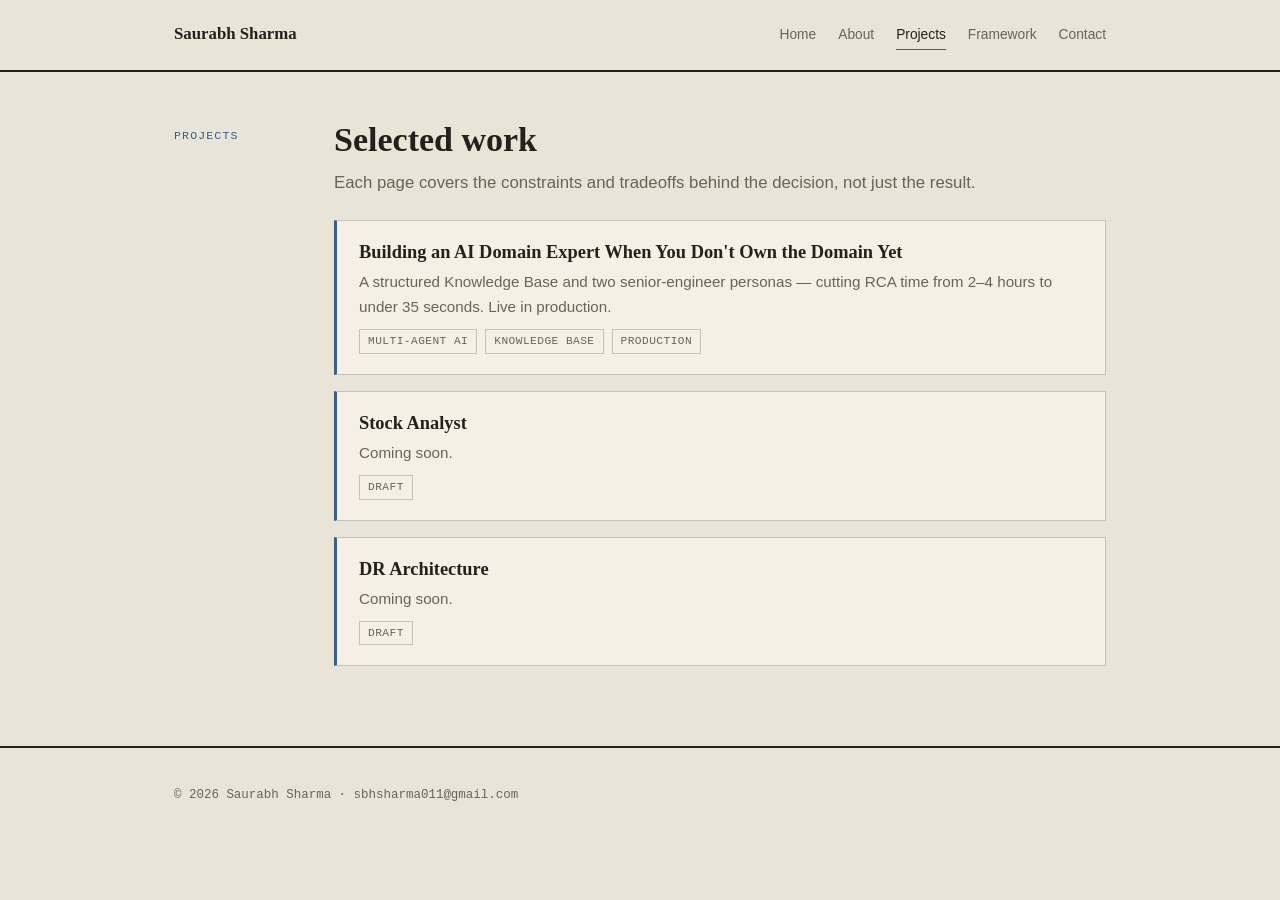
==== projects/index.html @ a0e7af4b "Initial site: portfolio home, about, contact, framework, and defect-triaging project page Program Lo" ====
<!doctype html>
<html lang="en">
<head>
<meta charset="utf-8">
<meta name="viewport" content="width=device-width, initial-scale=1">
<title>Projects — Saurabh Sharma</title>
<meta name="description" content="Systems shipped by Saurabh Sharma, Senior Technical Program Manager.">
<link rel="stylesheet" href="../assets/css/style.css">
</head>
<body>

<header class="site-header">
  <div class="container header-inner">
    <a href="../index.html" class="logo">Saurabh Sharma</a>
    <nav class="site-nav">
      <a href="../index.html">Home</a>
      <a href="../about.html">About</a>
      <a href="index.html" class="active">Projects</a>
      <a href="../framework.html">Framework</a>
      <a href="../contact.html">Contact</a>
    </nav>
  </div>
</header>

<main>
  <div class="page-grid">
    <aside class="rail"><span class="rail-label">Projects</span></aside>
    <div class="content">
    <h1>Selected work</h1>
    <p class="subhead">Each page covers the constraints and tradeoffs behind the decision, not just the result.</p>

    <div class="card-grid">
      <a class="card" href="defect-triaging.html">
        <h3>Building an AI Domain Expert When You Don't Own the Domain Yet</h3>
        <p>A structured Knowledge Base and two senior-engineer personas — cutting RCA time from 2–4 hours to under 35 seconds. Live in production.</p>
        <div class="tags">
          <span class="tag">Multi-agent AI</span>
          <span class="tag">Knowledge Base</span>
          <span class="tag">Production</span>
        </div>
      </a>
      <a class="card" href="stock-analyst.html">
        <h3>Stock Analyst</h3>
        <p>Coming soon.</p>
        <div class="tags"><span class="tag">Draft</span></div>
      </a>
      <a class="card" href="dr-architecture.html">
        <h3>DR Architecture</h3>
        <p>Coming soon.</p>
        <div class="tags"><span class="tag">Draft</span></div>
      </a>
    </div>
    </div>
  </div>
</main>

<footer class="site-footer">
  <div class="container">
    <p>&copy; 2026 Saurabh Sharma · <a href="mailto:sbhsharma011@gmail.com">sbhsharma011@gmail.com</a></p>
  </div>
</footer>

</body>
</html>
---- assets/css/style.css ----
/* ============================================================
   Program Log — a status-report / decision-log visual system.
   Light: warm ivory ledger. Dark: warm ink ledger, same accent family.
   ============================================================ */

:root {
  --bg: #e9e4d8;
  --surface: #f4f0e6;
  --ink: #24211c;
  --muted: #6b6355;
  --accent: #35618c;
  --accent-strong: #24486b;
  --live: #4f8f5c;
  --flag: #a14b3a;
  --rule: #c9c2b2;

  --max-width: 980px;
  --rail-width: 120px;
  --font-serif: ui-serif, Georgia, "Iowan Old Style", "Times New Roman", serif;
  --font-sans: -apple-system, BlinkMacSystemFont, "Segoe UI", Helvetica, Arial, sans-serif;
  --font-mono: ui-monospace, "SF Mono", Menlo, Consolas, "Liberation Mono", monospace;
}

@media (prefers-color-scheme: dark) {
  :root {
    --bg: #1a1712;
    --surface: #221e17;
    --ink: #ece7d9;
    --muted: #a39a86;
    --accent: #7fb0d6;
    --accent-strong: #a3c8e6;
    --live: #6fbf80;
    --flag: #d08069;
    --rule: #3a352a;
  }
}

/* ---- reset ---- */
* { box-sizing: border-box; }
html { -webkit-text-size-adjust: 100%; }
body {
  margin: 0;
  background: var(--bg);
  color: var(--ink);
  font-family: var(--font-sans);
  font-size: 17px;
  line-height: 1.65;
  -webkit-font-smoothing: antialiased;
}
img { max-width: 100%; display: block; }
a { color: var(--accent); text-decoration: none; }
a:hover { text-decoration: underline; }
a:focus-visible, button:focus-visible {
  outline: 2px solid var(--accent);
  outline-offset: 2px;
}
h1, h2, h3, h4 {
  font-family: var(--font-serif);
  font-weight: 600;
  line-height: 1.2;
  text-wrap: balance;
  margin: 0 0 16px;
}
code, pre {
  font-family: var(--font-mono);
}
code {
  background: var(--surface);
  border: 1px solid var(--rule);
  padding: 0.15em 0.4em;
  border-radius: 2px;
  font-size: 0.88em;
}

/* ---- layout shells ---- */
.container {
  max-width: var(--max-width);
  margin: 0 auto;
  padding: 0 24px;
}

/* two-column ledger grid: narrow rail + reading column */
.page-grid {
  max-width: var(--max-width);
  margin: 0 auto;
  padding: 0 24px;
  display: grid;
  grid-template-columns: var(--rail-width) 1fr;
  gap: 40px;
}
.rail {
  font-family: var(--font-mono);
  font-size: 0.7rem;
  letter-spacing: 0.08em;
  text-transform: uppercase;
  color: var(--muted);
  padding-top: 6px;
}
.rail .rail-label {
  color: var(--accent);
}
.rail nav.toc {
  margin-top: 28px;
  display: flex;
  flex-direction: column;
  gap: 10px;
  text-transform: none;
  letter-spacing: normal;
  font-size: 0.72rem;
  line-height: 1.5;
  border-top: 1px solid var(--rule);
  padding-top: 16px;
}
.rail nav.toc a { color: var(--muted); }
.rail nav.toc a:hover { color: var(--accent); text-decoration: none; }
.content { min-width: 0; }

@media (min-width: 761px) {
  .rail { position: sticky; top: 24px; align-self: start; }
}
@media (max-width: 760px) {
  .page-grid { grid-template-columns: 1fr; gap: 6px; }
  .rail nav.toc { display: none; }
}

/* ---- header / nav ---- */
.site-header {
  border-bottom: 2px solid var(--ink);
  background: var(--bg);
}
.header-inner {
  display: flex;
  align-items: baseline;
  justify-content: space-between;
  padding-top: 20px;
  padding-bottom: 20px;
  gap: 16px;
  flex-wrap: wrap;
}
.logo {
  font-family: var(--font-serif);
  font-weight: 600;
  color: var(--ink);
  font-size: 1.05rem;
}
.logo:hover { text-decoration: none; color: var(--accent); }
.site-nav {
  display: flex;
  gap: 22px;
  font-size: 0.86rem;
}
.site-nav a {
  color: var(--muted);
}
.site-nav a:hover { color: var(--ink); text-decoration: none; }
.site-nav a.active {
  color: var(--ink);
  border-bottom: 1px solid var(--accent);
  padding-bottom: 2px;
}

/* ---- main / sections ---- */
main { padding: 48px 0 80px; }
section + section { margin-top: 48px; }

.eyebrow, .rail-label {
  font-family: var(--font-mono);
  font-size: 0.72rem;
  color: var(--accent);
  text-transform: uppercase;
  letter-spacing: 0.1em;
  margin: 0 0 12px;
}

/* ---- hero (index) ---- */
.hero h1 {
  font-size: clamp(1.9rem, 4vw, 2.5rem);
  margin: 0 0 16px;
}
.hero p.lede {
  font-size: 1.12rem;
  color: var(--muted);
  max-width: 58ch;
  margin: 0 0 28px;
}
.cta-row {
  display: flex;
  gap: 12px;
  flex-wrap: wrap;
}
.btn {
  display: inline-block;
  padding: 9px 18px;
  border-radius: 2px;
  font-size: 0.92rem;
  font-weight: 500;
  border: 1px solid var(--ink);
  font-family: var(--font-sans);
}
.btn:hover { text-decoration: none; }
.btn-primary {
  background: var(--ink);
  color: var(--bg);
}
.btn-primary:hover { background: var(--accent-strong); border-color: var(--accent-strong); }
.btn-secondary {
  color: var(--ink);
  background: transparent;
  border-color: var(--rule);
}
.btn-secondary:hover { border-color: var(--accent); color: var(--accent); }

/* ---- cards (project list) ---- */
.card-grid {
  display: grid;
  gap: 16px;
}
.card {
  display: block;
  padding: 20px 22px;
  background: var(--surface);
  border: 1px solid var(--rule);
  border-left: 3px solid var(--accent);
  transition: border-color 0.15s ease;
}
.card:hover { border-left-color: var(--accent-strong); text-decoration: none; }
.card h3 {
  margin: 0 0 6px;
  color: var(--ink);
  font-size: 1.15rem;
}
.card p {
  margin: 0 0 10px;
  color: var(--muted);
  font-size: 0.95rem;
  font-family: var(--font-sans);
}
.card .tags {
  display: flex;
  gap: 8px;
  flex-wrap: wrap;
}
.tag {
  font-family: var(--font-mono);
  font-size: 0.7rem;
  text-transform: uppercase;
  letter-spacing: 0.04em;
  color: var(--muted);
  border: 1px solid var(--rule);
  padding: 2px 8px;
}

/* ---- metrics strip (ledger stats) ---- */
.metrics {
  display: flex;
  flex-wrap: wrap;
  gap: 0;
  border-top: 1px solid var(--ink);
  border-bottom: 1px solid var(--rule);
  margin: 28px 0;
}
.metric {
  flex: 1 1 160px;
  padding: 16px 24px 16px 0;
  margin-right: 24px;
  border-right: 1px solid var(--rule);
}
.metric:last-child { border-right: none; margin-right: 0; }
.metric .value {
  font-family: var(--font-mono);
  font-size: 1.3rem;
  color: var(--ink);
  font-weight: 600;
  font-variant-numeric: tabular-nums;
}
.metric .label {
  font-size: 0.76rem;
  color: var(--muted);
  margin-top: 4px;
}

/* ---- status stamp ---- */
.stamp {
  display: inline-flex;
  align-items: center;
  gap: 7px;
  font-family: var(--font-mono);
  font-size: 0.72rem;
  letter-spacing: 0.06em;
  text-transform: uppercase;
  color: var(--live);
  border: 1px solid var(--live);
  padding: 4px 10px;
  margin: 0 0 20px;
}
.stamp::before {
  content: "";
  width: 6px;
  height: 6px;
  border-radius: 50%;
  background: var(--live);
}

/* ---- article / project detail ---- */
article h2 {
  font-size: 1.35rem;
  margin: 0 0 12px;
  padding-top: 8px;
  border-top: 1px solid var(--rule);
  padding-top: 32px;
  margin-top: 8px;
}
article h2:first-of-type { border-top: none; padding-top: 0; margin-top: 0; }
article h3 { font-size: 1.08rem; margin: 24px 0 10px; }
article p { margin: 0 0 16px; color: var(--ink); }
article ul, article ol { margin: 0 0 16px; padding-left: 22px; }
article li { margin-bottom: 6px; }
.subhead {
  font-family: var(--font-sans);
  color: var(--muted);
  font-size: 1.05rem;
  margin: -8px 0 24px;
}

.callout {
  background: var(--surface);
  border: 1px solid var(--rule);
  border-left: 3px solid var(--accent);
  border-radius: 0;
  padding: 16px 20px;
  margin: 0 0 20px;
  font-size: 0.95rem;
}
.callout-todo {
  border-left-color: var(--flag);
}
.callout-todo .eyebrow { color: var(--flag); }

.diagram {
  background: var(--surface);
  border: 1px solid var(--rule);
  padding: 20px;
  overflow-x: auto;
  font-family: var(--font-mono);
  font-size: 0.85rem;
  color: var(--muted);
  white-space: pre;
  line-height: 1.5;
}

table {
  width: 100%;
  border-collapse: collapse;
  margin: 0 0 20px;
  font-size: 0.92rem;
}
th, td {
  text-align: left;
  padding: 9px 12px;
  border-bottom: 1px solid var(--rule);
}
th {
  color: var(--muted);
  font-weight: 600;
  font-family: var(--font-mono);
  font-size: 0.72rem;
  text-transform: uppercase;
  letter-spacing: 0.05em;
  border-bottom: 1px solid var(--ink);
}

/* ---- placeholder page ---- */
.placeholder-notice {
  color: var(--muted);
  border: 1px dashed var(--rule);
  border-radius: 0;
  padding: 24px;
  font-size: 0.95rem;
}

/* ---- footer ---- */
.site-footer {
  border-top: 2px solid var(--ink);
  padding: 24px 0;
  color: var(--muted);
  font-family: var(--font-mono);
  font-size: 0.78rem;
}
.site-footer a { color: var(--muted); }
.site-footer a:hover { color: var(--accent); }

@media (max-width: 560px) {
  body { font-size: 16px; }
  main { padding: 36px 0 60px; }
  .metric { flex: 1 1 100%; border-right: none; margin-right: 0; padding-right: 0; border-bottom: 1px solid var(--rule); padding-bottom: 14px; margin-bottom: 14px; }
  .metric:last-child { border-bottom: none; margin-bottom: 0; padding-bottom: 0; }
}
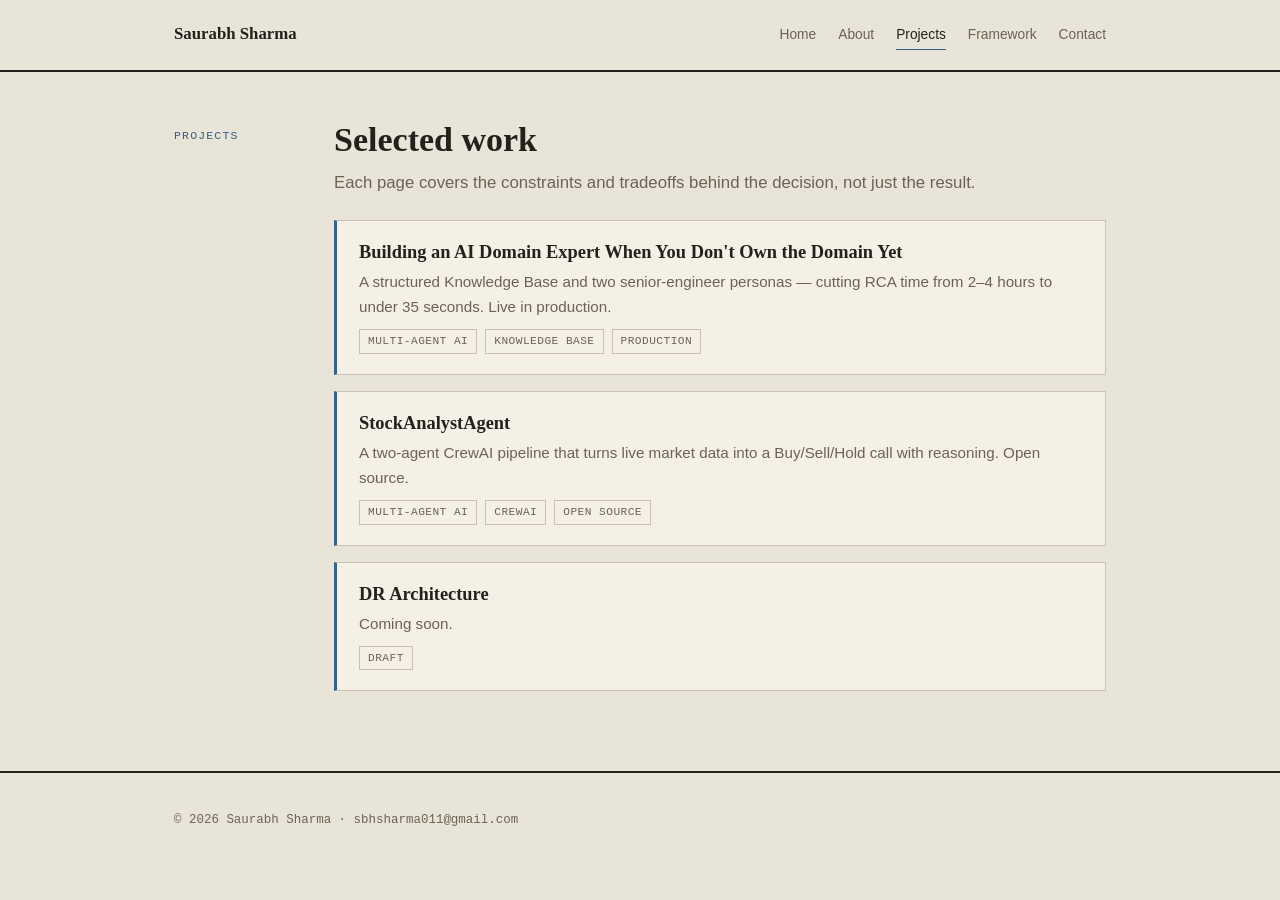
==== commit 44805a03: "Fixing content" ====
--- a/projects/index.html
+++ b/projects/index.html
@@ -40,9 +40,13 @@
         </div>
       </a>
       <a class="card" href="stock-analyst.html">
-        <h3>Stock Analyst</h3>
-        <p>Coming soon.</p>
-        <div class="tags"><span class="tag">Draft</span></div>
+        <h3>StockAnalystAgent</h3>
+        <p>A two-agent CrewAI pipeline that turns live market data into a Buy/Sell/Hold call with reasoning. Open source.</p>
+        <div class="tags">
+          <span class="tag">Multi-agent AI</span>
+          <span class="tag">CrewAI</span>
+          <span class="tag">Open Source</span>
+        </div>
       </a>
       <a class="card" href="dr-architecture.html">
         <h3>DR Architecture</h3>
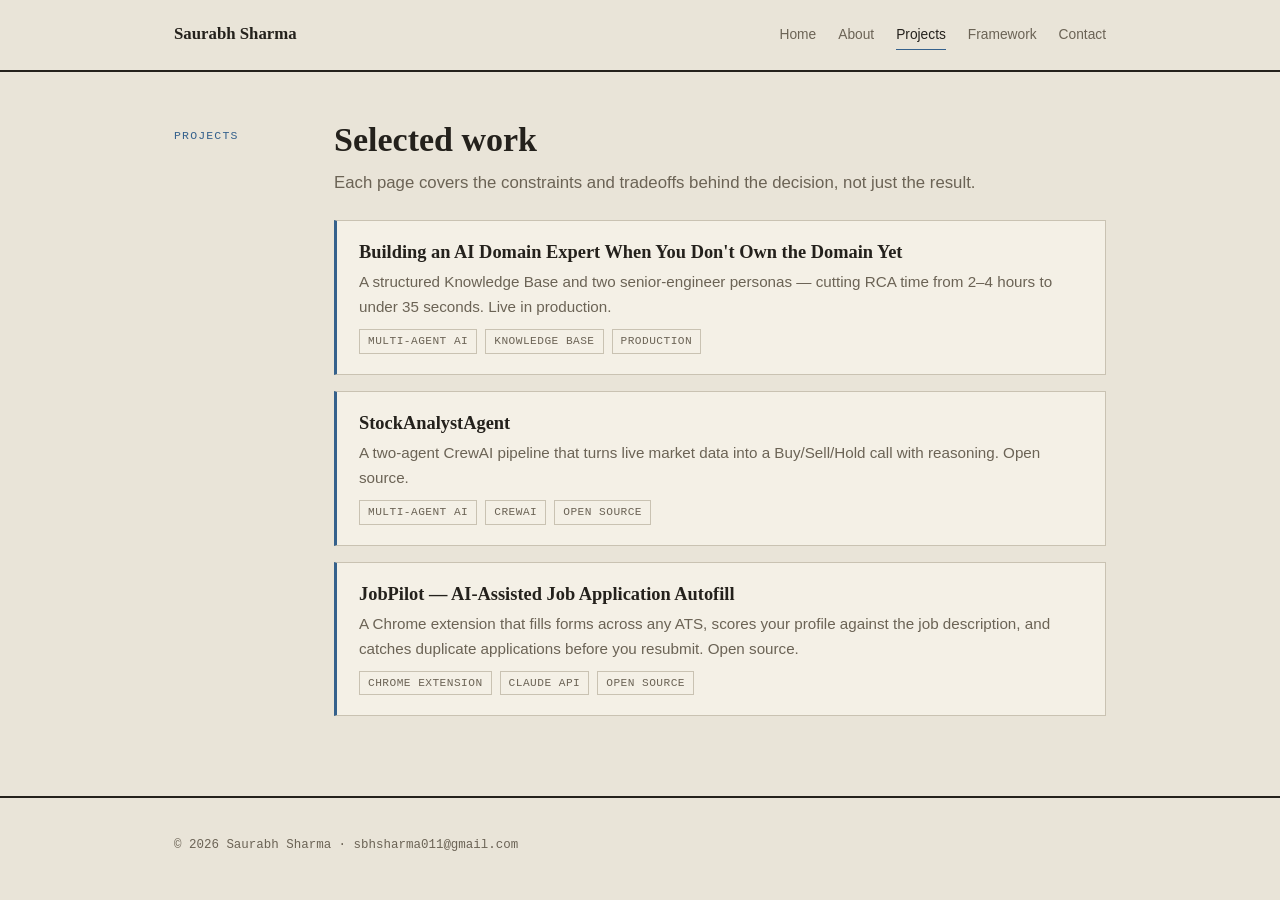
==== commit e6905307: "Fixing content" ====
--- a/projects/index.html
+++ b/projects/index.html
@@ -48,10 +48,14 @@
           <span class="tag">Open Source</span>
         </div>
       </a>
-      <a class="card" href="dr-architecture.html">
-        <h3>DR Architecture</h3>
-        <p>Coming soon.</p>
-        <div class="tags"><span class="tag">Draft</span></div>
+      <a class="card" href="jobpilot.html">
+        <h3>JobPilot — AI-Assisted Job Application Autofill</h3>
+        <p>A Chrome extension that fills forms across any ATS, scores your profile against the job description, and catches duplicate applications before you resubmit. Open source.</p>
+        <div class="tags">
+          <span class="tag">Chrome Extension</span>
+          <span class="tag">Claude API</span>
+          <span class="tag">Open Source</span>
+        </div>
       </a>
     </div>
     </div>
